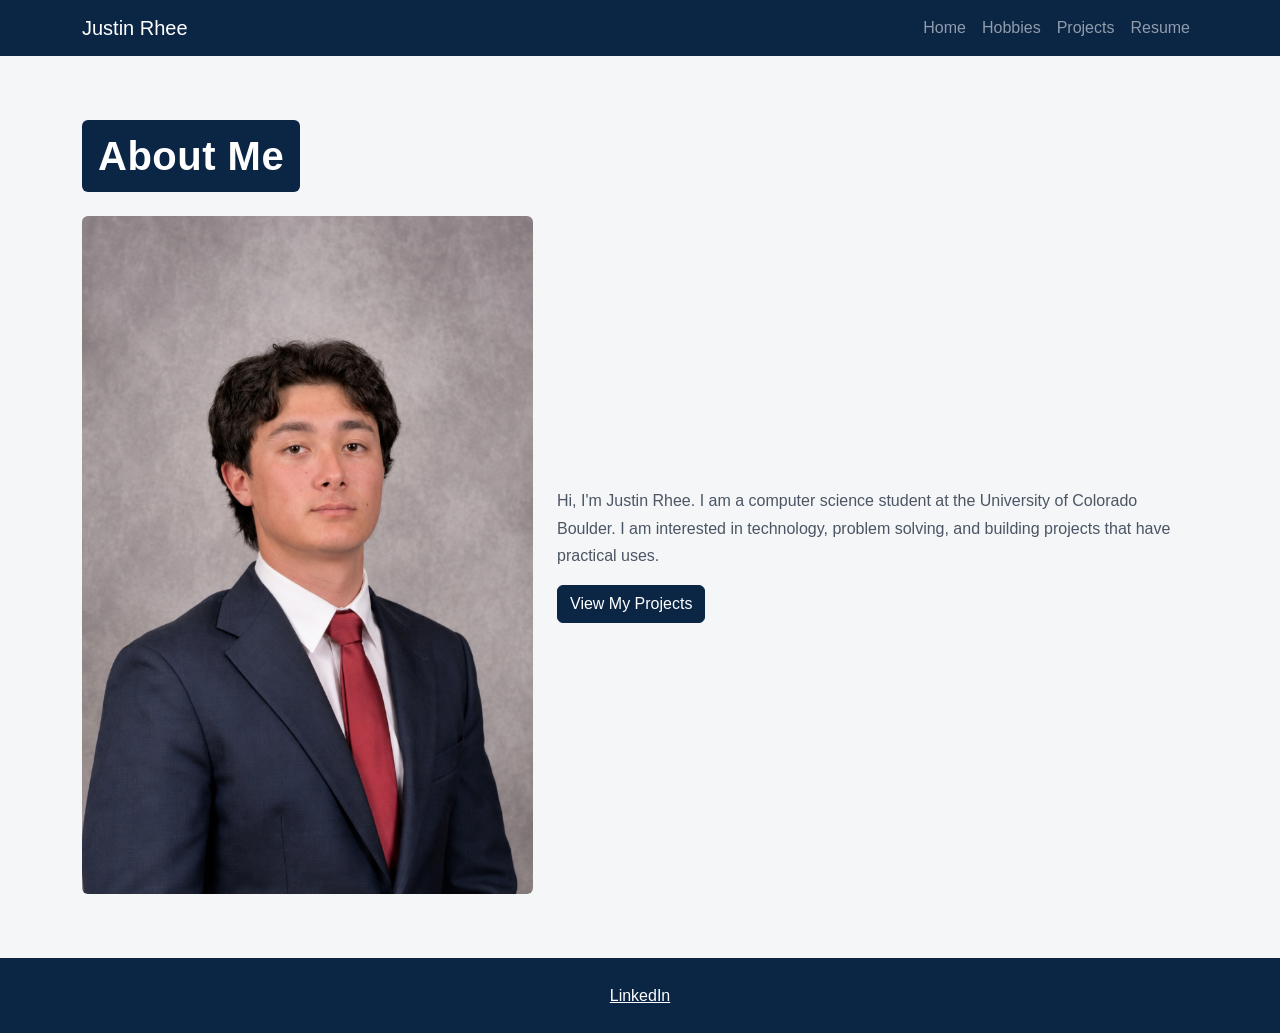
==== views/home.html @ 926e5f9c "Moved files out of Website/" ====
<!DOCTYPE html>
<html lang="en">

<head>
    <meta charset="UTF-8">
    <meta name="viewport" content="width=device-width, initial-scale=1.0">

    <title>Justin Rhee | Home</title>

    <!-- Bootstrap stylesheet -->
    <link
        href="https://cdn.jsdelivr.net/npm/bootstrap@5.3.3/dist/css/bootstrap.min.css"
        rel="stylesheet"
    >

    <!-- Custom stylesheet -->
    <link rel="stylesheet" href="../resources/css/styles.css">
</head>

<body>

    <header>
        <nav class="navbar navbar-expand-md navbar-dark navbar-custom">
            <div class="container">

                <a class="navbar-brand" href="home.html">
                    Justin Rhee
                </a>

                <button
                    class="navbar-toggler"
                    type="button"
                    data-bs-toggle="collapse"
                    data-bs-target="#mainNav"
                    aria-controls="mainNav"
                    aria-expanded="false"
                    aria-label="Toggle navigation"
                >
                    <span class="navbar-toggler-icon"></span>
                </button>

                <div class="collapse navbar-collapse" id="mainNav">
                    <ul class="navbar-nav ms-auto">

                        <li class="nav-item">
                            <a class="nav-link" href="home.html">Home</a>
                        </li>

                        <li class="nav-item">
                            <a class="nav-link" href="hobbies.html">Hobbies</a>
                        </li>

                        <li class="nav-item">
                            <a class="nav-link" href="projects.html">Projects</a>
                        </li>

                        <li class="nav-item">
                            <a class="nav-link" href="resume.html">Resume</a>
                        </li>

                    </ul>
                </div>

            </div>
        </nav>
    </header>

    <main class="container my-5">

        <section>
            <h1 class="mb-4">About Me</h1>

            <div class="row align-items-center g-4">

                <div class="col-12 col-md-5">
                    <img
                        src="../resources/img/profile.jpg"
                        class="img-fluid rounded"
                        alt="Portrait of Justin Rhee"
                    >
                </div>

                <div class="col-12 col-md-7">

                    <p>
                        Hi, I'm Justin Rhee. I am a computer science student
                        at the University of Colorado Boulder. I am interested
                        in technology, problem solving, and building projects
                        that have practical uses.
                    </p>

                    <a href="projects.html" class="btn btn-primary">
                        View My Projects
                    </a>

                </div>

            </div>
        </section>

    </main>

    <footer class="text-center py-4">
        <p class="mb-0">
            <a href="https://www.linkedin.com/in/justin-h-rhee/">
                LinkedIn
            </a>
        </p>
    </footer>
    <script
        src="https://cdn.jsdelivr.net/npm/bootstrap@5.3.3/dist/js/bootstrap.bundle.min.js">
    </script>
</body>

</html>
---- resources/css/styles.css ----
/* Element selector, custom colors, and typography */
body {
    font-family: Arial, Helvetica, sans-serif;
    background-color: #f4f6f8;
    color: #1f2937;
    margin: 0;
}


/* Custom navbar color */
.navbar-custom {
    background-color: #0b2545;
}


/* Margin and padding */
main {
    margin: 2rem auto;
    padding: 1rem;
    max-width: 1000px;
}


/* Block-style page titles */
h1 {
    background-color: #0b2545;
    color: white;
    padding: 0.75rem 1rem;
    border-radius: 6px;
    font-weight: 700;
    letter-spacing: 0.5px;
    display: inline-block;
}


/* RClass selector and box-model properties */
.hobby-card {
    padding: 1rem;
    border-radius: 8px;
}


/* Class selector, border radius, and shadow */
.project-card {
    padding: 1rem;
    border-radius: 8px;
    box-shadow: 0 2px 5px rgba(0, 0, 0, 0.15);
}


/* Basic image sizing */
img {
    max-width: 100%;
    height: auto;
}


/* Footer styling */
footer {
    background-color: #0b2545;
    color: white;
    padding: 1rem;
    text-align: center;
}


footer a {
    color: white;
}


/* Overrides Bootstrap's default .btn-primary colors. */
.btn-primary {
    background-color: #0b2545;
    border-color: #0b2545;
}


/* Keeps custom button color when hovering */
.btn-primary:hover {
    background-color: #163b65;
    border-color: #163b65;
}


h2 {
    color: #0b2545;
    font-weight: 700;
    border-left: 5px solid #3b82f6;
    padding-left: 0.75rem;
    margin-bottom: 1rem;
}

.resume-section {
    padding-bottom: 1.5rem;
    margin-bottom: 1.5rem;
    border-bottom: 1px solid #d1d5db;
}


p {
    color: #4b5563;
    line-height: 1.7;
}
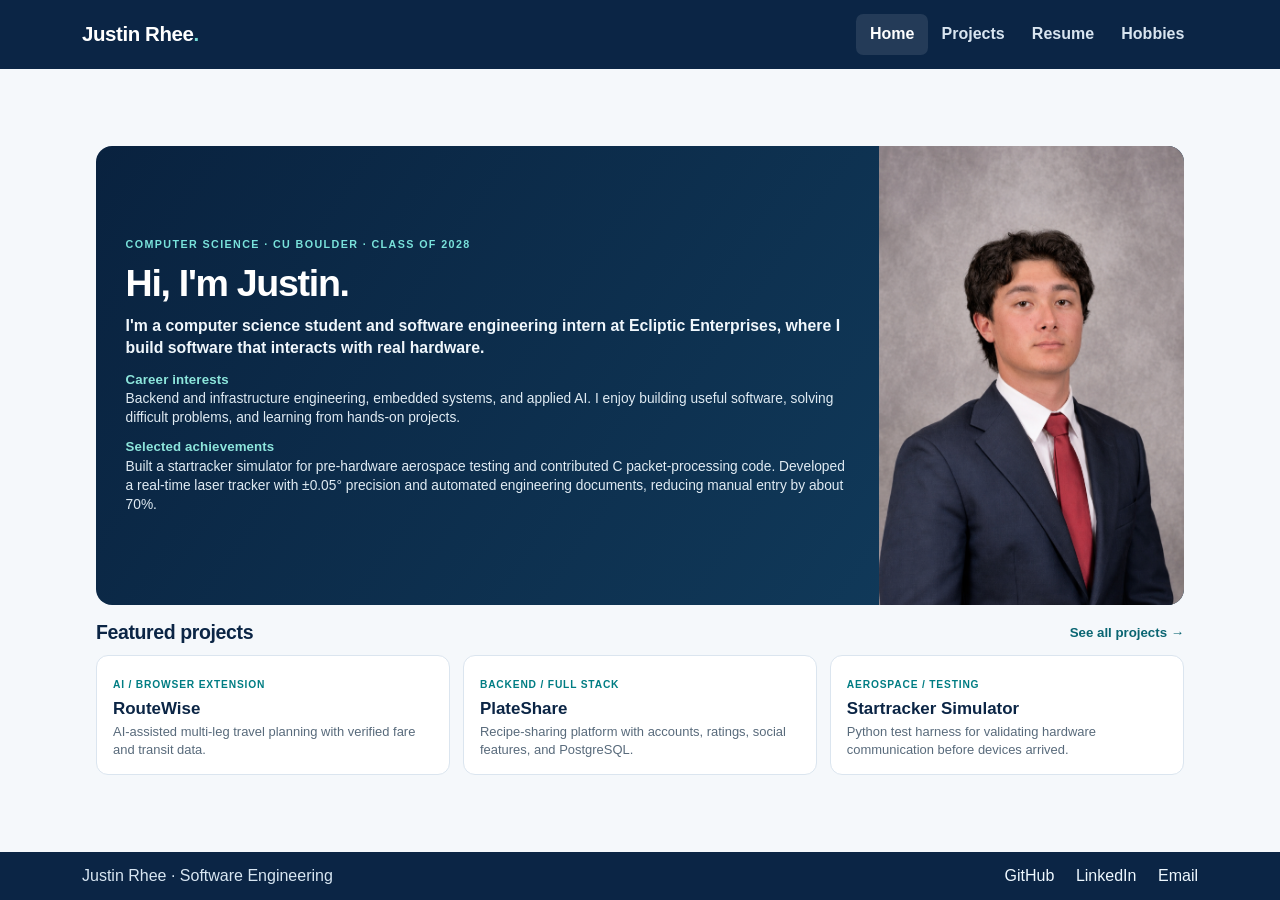
==== commit cff5722b: "Update portfolio projects, resume, and homepage" ====
--- a/views/home.html
+++ b/views/home.html
@@ -1,115 +1,73 @@
 <!DOCTYPE html>
 <html lang="en">
-
 <head>
-    <meta charset="UTF-8">
-    <meta name="viewport" content="width=device-width, initial-scale=1.0">
-
-    <title>Justin Rhee | Home</title>
-
-    <!-- Bootstrap stylesheet -->
-    <link
-        href="https://cdn.jsdelivr.net/npm/bootstrap@5.3.3/dist/css/bootstrap.min.css"
-        rel="stylesheet"
-    >
-
-    <!-- Custom stylesheet -->
-    <link rel="stylesheet" href="../resources/css/styles.css">
+  <meta charset="UTF-8">
+  <meta name="viewport" content="width=device-width, initial-scale=1">
+  <meta name="description" content="Justin Rhee - Computer Science student building aerospace software, backend projects, and applied AI tools.">
+  <title>Justin Rhee | Home</title>
+  <link href="https://cdn.jsdelivr.net/npm/bootstrap@5.3.3/dist/css/bootstrap.min.css" rel="stylesheet">
+  <link rel="stylesheet" href="../resources/css/styles.css">
 </head>
-
-<body>
-
-    <header>
-        <nav class="navbar navbar-expand-md navbar-dark navbar-custom">
-            <div class="container">
-
-                <a class="navbar-brand" href="home.html">
-                    Justin Rhee
-                </a>
-
-                <button
-                    class="navbar-toggler"
-                    type="button"
-                    data-bs-toggle="collapse"
-                    data-bs-target="#mainNav"
-                    aria-controls="mainNav"
-                    aria-expanded="false"
-                    aria-label="Toggle navigation"
-                >
-                    <span class="navbar-toggler-icon"></span>
-                </button>
-
-                <div class="collapse navbar-collapse" id="mainNav">
-                    <ul class="navbar-nav ms-auto">
-
-                        <li class="nav-item">
-                            <a class="nav-link" href="home.html">Home</a>
-                        </li>
-
-                        <li class="nav-item">
-                            <a class="nav-link" href="hobbies.html">Hobbies</a>
-                        </li>
-
-                        <li class="nav-item">
-                            <a class="nav-link" href="projects.html">Projects</a>
-                        </li>
-
-                        <li class="nav-item">
-                            <a class="nav-link" href="resume.html">Resume</a>
-                        </li>
-
-                    </ul>
-                </div>
-
-            </div>
-        </nav>
-    </header>
-
-    <main class="container my-5">
-
-        <section>
-            <h1 class="mb-4">About Me</h1>
-
-            <div class="row align-items-center g-4">
-
-                <div class="col-12 col-md-5">
-                    <img
-                        src="../resources/img/profile.jpg"
-                        class="img-fluid rounded"
-                        alt="Portrait of Justin Rhee"
-                    >
-                </div>
-
-                <div class="col-12 col-md-7">
-
-                    <p>
-                        Hi, I'm Justin Rhee. I am a computer science student
-                        at the University of Colorado Boulder. I am interested
-                        in technology, problem solving, and building projects
-                        that have practical uses.
-                    </p>
-
-                    <a href="projects.html" class="btn btn-primary">
-                        View My Projects
-                    </a>
-
-                </div>
-
-            </div>
-        </section>
-
-    </main>
-
-    <footer class="text-center py-4">
-        <p class="mb-0">
-            <a href="https://www.linkedin.com/in/justin-h-rhee/">
-                LinkedIn
-            </a>
-        </p>
-    </footer>
-    <script
-        src="https://cdn.jsdelivr.net/npm/bootstrap@5.3.3/dist/js/bootstrap.bundle.min.js">
-    </script>
+<body class="compact-home">
+  <header>
+    <nav class="navbar navbar-expand-md navbar-dark navbar-custom" aria-label="Main navigation">
+      <div class="container">
+        <a class="navbar-brand" href="home.html">Justin Rhee<span class="brand-dot">.</span></a>
+        <button class="navbar-toggler" type="button" data-bs-toggle="collapse" data-bs-target="#mainNav" aria-controls="mainNav" aria-expanded="false" aria-label="Toggle navigation"><span class="navbar-toggler-icon"></span></button>
+        <div class="collapse navbar-collapse" id="mainNav"><ul class="navbar-nav ms-auto"><li class="nav-item"><a class="nav-link active" aria-current="page" href="home.html">Home</a></li>
+<li class="nav-item"><a class="nav-link" href="projects.html">Projects</a></li>
+<li class="nav-item"><a class="nav-link" href="resume.html">Resume</a></li>
+<li class="nav-item"><a class="nav-link" href="hobbies.html">Hobbies</a></li></ul></div>
+      </div>
+    </nav>
+  </header>
+  <main class="container page-shell" id="main-content">
+    <section class="home-intro" aria-labelledby="intro-title">
+      <div class="home-intro-copy">
+        <p class="eyebrow eyebrow-light">Computer Science &middot; CU Boulder &middot; Class of 2028</p>
+        <h1 id="intro-title">Hi, I'm Justin.</h1>
+        <p class="home-about">I'm a computer science student and software engineering intern at Ecliptic Enterprises, where I build software that interacts with real hardware.</p>
+        <div class="home-mini-section">
+          <h2>Career interests</h2>
+          <p>Backend and infrastructure engineering, embedded systems, and applied AI. I enjoy building useful software, solving difficult problems, and learning from hands-on projects.</p>
+        </div>
+        <div class="home-mini-section">
+          <h2>Selected achievements</h2>
+          <p>Built a startracker simulator for pre-hardware aerospace testing and contributed C packet-processing code. Developed a real-time laser tracker with &plusmn;0.05&deg; precision and automated engineering documents, reducing manual entry by about 70%.</p>
+        </div>
+      </div>
+      <div class="home-intro-portrait"><img src="../resources/img/profile.jpg" alt="Justin Rhee" width="665" height="1000"></div>
+    </section>
+    <section class="home-featured" aria-labelledby="featured-heading">
+      <div class="home-featured-heading">
+        <h2 id="featured-heading">Featured projects</h2>
+        <a class="text-link" href="projects.html">See all projects &rarr;</a>
+      </div>
+      <div class="home-featured-grid">
+        <a class="home-featured-card" href="projects.html#routewise">
+          <span class="featured-label">AI / BROWSER EXTENSION</span>
+          <h3>RouteWise</h3>
+          <p>AI-assisted multi-leg travel planning with verified fare and transit data.</p>
+        </a>
+        <a class="home-featured-card" href="projects.html#plateshare">
+          <span class="featured-label">BACKEND / FULL STACK</span>
+          <h3>PlateShare</h3>
+          <p>Recipe-sharing platform with accounts, ratings, social features, and PostgreSQL.</p>
+        </a>
+        <a class="home-featured-card" href="projects.html#startracker">
+          <span class="featured-label">AEROSPACE / TESTING</span>
+          <h3>Startracker Simulator</h3>
+          <p>Python test harness for validating hardware communication before devices arrived.</p>
+        </a>
+      </div>
+    </section>
+  </main>
+  <footer class="site-footer">
+    <div class="container footer-content">
+      <span>Justin Rhee &middot; Software Engineering</span>
+      <div class="footer-links"><a href="https://github.com/justinr1266" target="_blank" rel="noopener noreferrer">GitHub</a><a href="https://www.linkedin.com/in/justin-h-rhee/" target="_blank" rel="noopener noreferrer">LinkedIn</a><a href="mailto:justinrhee.career@gmail.com">Email</a></div>
+    </div>
+  </footer>
+  <script src="https://cdn.jsdelivr.net/npm/bootstrap@5.3.3/dist/js/bootstrap.bundle.min.js"></script>
 </body>
-
-</html>+</html>
--- a/resources/css/styles.css
+++ b/resources/css/styles.css
@@ -1,104 +1,151 @@
-/* Element selector, custom colors, and typography */
-body {
-    font-family: Arial, Helvetica, sans-serif;
-    background-color: #f4f6f8;
-    color: #1f2937;
-    margin: 0;
-}
-
-
-/* Custom navbar color */
-.navbar-custom {
-    background-color: #0b2545;
-}
-
-
-/* Margin and padding */
-main {
-    margin: 2rem auto;
-    padding: 1rem;
-    max-width: 1000px;
-}
-
-
-/* Block-style page titles */
-h1 {
-    background-color: #0b2545;
-    color: white;
-    padding: 0.75rem 1rem;
-    border-radius: 6px;
-    font-weight: 700;
-    letter-spacing: 0.5px;
-    display: inline-block;
-}
-
-
-/* RClass selector and box-model properties */
-.hobby-card {
-    padding: 1rem;
-    border-radius: 8px;
-}
-
-
-/* Class selector, border radius, and shadow */
-.project-card {
-    padding: 1rem;
-    border-radius: 8px;
-    box-shadow: 0 2px 5px rgba(0, 0, 0, 0.15);
-}
-
-
-/* Basic image sizing */
-img {
-    max-width: 100%;
-    height: auto;
-}
-
-
-/* Footer styling */
-footer {
-    background-color: #0b2545;
-    color: white;
-    padding: 1rem;
-    text-align: center;
-}
-
-
-footer a {
-    color: white;
-}
-
-
-/* Overrides Bootstrap's default .btn-primary colors. */
-.btn-primary {
-    background-color: #0b2545;
-    border-color: #0b2545;
-}
-
-
-/* Keeps custom button color when hovering */
-.btn-primary:hover {
-    background-color: #163b65;
-    border-color: #163b65;
-}
-
-
-h2 {
-    color: #0b2545;
-    font-weight: 700;
-    border-left: 5px solid #3b82f6;
-    padding-left: 0.75rem;
-    margin-bottom: 1rem;
-}
-
-.resume-section {
-    padding-bottom: 1.5rem;
-    margin-bottom: 1.5rem;
-    border-bottom: 1px solid #d1d5db;
-}
-
-
-p {
-    color: #4b5563;
-    line-height: 1.7;
-}
+/* Portfolio styling: responsive, accessible, and static-hosting friendly. */
+:root { --navy:#0b2545; --navy-2:#14395c; --ink:#152b41; --muted:#586a7b; --accent:#28b4b0; --line:#dbe5ef; --paper:#f5f8fb; }
+html { scroll-behavior:smooth; }
+body { font-family:Arial,Helvetica,sans-serif; background:var(--paper); color:var(--ink); margin:0; }
+a { text-underline-offset:3px; }
+a:focus-visible,button:focus-visible { outline:3px solid #18b7d7; outline-offset:3px; }
+.navbar-custom { background:var(--navy); padding:.85rem 0; }
+.navbar-brand { font-size:1.28rem; font-weight:750; letter-spacing:-.02em; }
+.brand-dot { color:#74ddd8; }
+.navbar .nav-link { color:#d9e5f0; font-weight:600; padding:.55rem .85rem!important; border-radius:.45rem; }
+.navbar .nav-link:hover,.navbar .nav-link.active { color:white; background:rgba(255,255,255,.10); }
+.page-shell { max-width:1120px; padding:2.4rem 1rem 4rem; }
+h1,h2,h3 { color:var(--navy); }
+p { color:var(--muted); line-height:1.65; }
+.eyebrow { color:#007d83; text-transform:uppercase; font-size:.74rem; letter-spacing:.13em; font-weight:800; margin:0 0 .55rem; }
+.eyebrow-light { color:#79e2db; }
+.btn { font-weight:700; border-radius:.58rem; padding:.7rem 1.05rem; }
+.btn-primary { background:var(--navy); border-color:var(--navy); }
+.btn-primary:hover,.btn-primary:focus-visible { background:var(--navy-2); border-color:var(--navy-2); }
+.btn-outline-dark { border-color:#91a1ae; color:var(--navy); }
+.btn-outline-dark:hover { background:var(--navy); border-color:var(--navy); }
+.text-link { display:inline-flex; align-items:center; font-weight:750; color:#0a6572; text-decoration:none; }
+.text-link:hover { text-decoration:underline; }
+.site-footer { padding:1.5rem 0; background:var(--navy); color:#d8e6f2; }
+.footer-content { display:flex; gap:1rem; flex-wrap:wrap; justify-content:space-between; align-items:center; }
+.footer-links { display:flex; gap:1.35rem; flex-wrap:wrap; }
+.site-footer a { color:#eef8ff; text-decoration:none; }
+.site-footer a:hover { text-decoration:underline; }
+/* Homepage */
+.hero { background:linear-gradient(135deg,#09223f 0%,#123f60 100%); color:white; border-radius:1.2rem; overflow:hidden; }
+.home-hero { display:grid; grid-template-columns:1.3fr .72fr; min-height:440px; }
+.hero-copy { padding:3.4rem clamp(1.5rem,5vw,3.6rem); align-self:center; }
+.hero h1 { color:white; font-size:clamp(2rem,3.6vw,3.2rem); line-height:1.14; font-weight:800; letter-spacing:-.035em; margin-bottom:1.1rem; }
+.hero-lede { color:#eff6fb; font-size:1.10rem; font-weight:600; line-height:1.6; }
+.hero-detail { color:#cbdce9; font-size:.97rem; }
+.hero-actions { display:flex; flex-wrap:wrap; gap:.75rem; margin-top:1.65rem; }
+.action-primary { color:var(--navy); }
+.hero-portrait { min-height:100%; overflow:hidden; }
+.hero-portrait img { width:100%; height:100%; object-fit:cover; object-position:center 30%; display:block; }
+.section-block { margin-top:3.9rem; }
+.compact-section { margin-bottom:.5rem; }
+.section-heading { display:flex; justify-content:space-between; align-items:end; gap:1rem; flex-wrap:wrap; margin-bottom:1.3rem; }
+.section-heading h2 { font-size:clamp(1.35rem,2.8vw,1.85rem); font-weight:800; margin:0; letter-spacing:-.025em; }
+.focus-grid { display:grid; grid-template-columns:repeat(3,1fr); gap:1rem; }
+.focus-tile { background:white; border:1px solid var(--line); border-radius:.88rem; padding:1.3rem; }
+.focus-index { display:block; color:#078a91; font-size:.82rem; font-weight:850; margin-bottom:1rem; }
+.focus-tile h3 { font-size:1.1rem; font-weight:750; margin-bottom:.55rem; }
+.focus-tile p { margin:0; font-size:.95rem; }
+.featured-grid { display:grid; grid-template-columns:repeat(2,1fr); gap:1.1rem; }
+.featured-project { display:block; background:white; text-decoration:none; border:1px solid var(--line); border-radius:.88rem; padding:1.55rem; box-shadow:0 6px 16px rgba(10,35,65,.04); transition:transform .16s,box-shadow .16s; }
+.featured-project:hover { transform:translateY(-3px); box-shadow:0 9px 26px rgba(10,35,65,.10); }
+.featured-label { color:#007d83; font-weight:800; font-size:.72rem; letter-spacing:.08em; }
+.featured-project h3 { font-size:1.5rem; font-weight:800; margin:.6rem 0; }
+.featured-project p { margin-bottom:1.1rem; }
+.featured-more { color:#0c7180; font-weight:800; }
+.skill-overview { background:white; border:1px solid var(--line); border-radius:.88rem; padding:1.25rem 1.45rem; display:grid; grid-template-columns:1fr 1fr; gap:1.4rem; }
+.skill-overview h3 { font-size:1rem; font-weight:800; margin-bottom:.75rem; }
+.tech-list { display:flex; flex-wrap:wrap; gap:.45rem; }
+.tech-tag { display:inline-block; padding:.33rem .62rem; border-radius:999px; background:#edf4f8; color:#2b5068; font-size:.78rem; font-weight:700; border:1px solid #dce8ee; }
+/* Projects */
+.page-intro { max-width:760px; margin-bottom:1.8rem; }
+.page-intro h1 { font-size:clamp(2rem,4vw,3rem); font-weight:850; letter-spacing:-.04em; margin:.25rem 0 .75rem; }
+.page-intro>p:not(.eyebrow) { font-size:1.045rem; }
+.projects-grid { display:grid; grid-template-columns:repeat(2,minmax(0,1fr)); gap:1.35rem; }
+.project-card { overflow:hidden; background:white; border:1px solid var(--line); border-radius:1rem; display:flex; flex-direction:column; box-shadow:0 6px 18px rgba(11,37,69,.05); scroll-margin-top:1.3rem; }
+.project-content { padding:1.3rem 1.5rem 1.5rem; display:flex; flex-direction:column; flex:1; }
+.project-content h2 { font-size:1.4rem; font-weight:800; letter-spacing:-.025em; margin:0 0 .65rem; }
+.project-description { flex:1; margin-bottom:1.05rem; }
+.project-image { display:block; width:100%; height:auto; background:#e8eff5; }
+.project-visual { min-height:195px; display:flex; flex-direction:column; justify-content:space-between; padding:1.25rem 1.5rem; color:white; overflow:hidden; }
+.visual-route { background:linear-gradient(130deg,#102f55,#167d89); }
+.visual-plate { background:linear-gradient(140deg,#533950,#b66352); }
+.visual-market { background:linear-gradient(135deg,#173357,#555e90); }
+.visual-label { font-size:.72rem; font-weight:800; letter-spacing:.12em; opacity:.84; }
+.visual-sub { font-size:.85rem; color:#e6f5f8; }
+.route-path { display:flex; justify-content:center; align-items:center; gap:1rem; font-size:1.7rem; font-weight:850; letter-spacing:.05em; }
+.route-path span { padding:.3rem .6rem; border:1px solid rgba(255,255,255,.4); border-radius:.45rem; }
+.route-path b { font-size:1.15rem; font-weight:500; opacity:.7; }
+.plate-graphic { display:flex; align-items:center; justify-content:center; gap:1.1rem; }
+.plate-circle { width:75px; height:75px; border-radius:50%; display:flex; align-items:center; justify-content:center; font-size:2.3rem; font-weight:800; border:8px solid rgba(255,255,255,.68); background:rgba(255,255,255,.10); }
+.plate-lines { display:flex; flex-direction:column; gap:.65rem; }
+.plate-lines i { height:7px; width:90px; border-radius:6px; background:rgba(255,255,255,.72); }
+.plate-lines i:nth-child(2) { width:110px; opacity:.65; }
+.plate-lines i:nth-child(3) { width:65px; opacity:.52; }
+.market-bars { display:flex; justify-content:center; align-items:end; gap:.65rem; height:80px; }
+.market-bars span { width:18px; height:35%; background:#91e2dc; border-radius:4px 4px 0 0; }
+.market-bars span:nth-child(2) { height:55%; } .market-bars span:nth-child(3) { height:42%; }
+.market-bars span:nth-child(4) { height:80%; } .market-bars span:nth-child(5) { height:65%; }
+.market-bars span:nth-child(6) { height:96%; } .market-bars span:nth-child(7) { height:73%; }
+.project-impact { color:#315668; margin:.9rem 0 0; padding-top:.85rem; border-top:1px solid var(--line); font-weight:700; font-size:.9rem; }
+.project-actions { margin-top:1.15rem; display:flex; flex-wrap:wrap; gap:.75rem 1.5rem; }
+.page-end-cta { margin-top:2.3rem; padding:1.4rem 1.6rem; background:#e8f1f5; border-radius:.85rem; display:flex; gap:1rem; justify-content:space-between; align-items:center; flex-wrap:wrap; }
+.page-end-cta p { margin:0; color:var(--navy); font-weight:750; }
+/* Resume */
+.resume-intro { max-width:850px; }
+.resume-actions { display:flex; flex-wrap:wrap; gap:.75rem; margin-top:1.25rem; }
+.resume-summary-grid { display:grid; grid-template-columns:1fr 1fr; gap:1.1rem; margin:2rem 0 2.6rem; }
+.summary-card { background:white; padding:1.35rem 1.5rem; border-radius:.9rem; border:1px solid var(--line); }
+.summary-card h2 { font-size:1.25rem; font-weight:800; margin-bottom:.65rem; }
+.summary-card p { margin-bottom:.38rem; }
+.summary-card .muted { font-size:.88rem; color:#597287; }
+.resume-skills { margin-bottom:2.6rem; }
+.resume-preview { margin-top:2rem; }
+.resume-pdf { display:block; width:100%; height:980px; background:white; border:1px solid var(--line); border-radius:.85rem; box-shadow:0 3px 16px rgba(0,0,0,.08); }
+.resume-preview-note { font-size:.85rem; margin-top:.65rem; }
+/* Hobbies */
+.hobby-card { background:white; border:1px solid var(--line); border-radius:.9rem; padding:1rem; overflow:hidden; }
+.hobby-card .card-img-top { width:100%; height:190px; object-fit:cover; border-radius:.55rem; }
+.hobby-card .card-title { margin-top:1.1rem; font-size:1.25rem; font-weight:800; }
+/* Responsive layouts */
+@media (max-width:850px) { .home-hero { grid-template-columns:1fr .6fr; } .hero-copy { padding:2rem; } .projects-grid { gap:1rem; } }
+@media (max-width:767px) { .page-shell { padding-top:1.5rem; } .home-hero { display:flex; flex-direction:column-reverse; } .hero-portrait { height:250px; } .hero-portrait img { object-position:center 33%; } .hero-copy { padding:1.7rem; } .focus-grid,.featured-grid,.projects-grid,.skill-overview,.resume-summary-grid { grid-template-columns:1fr; } .section-block { margin-top:2.8rem; } .route-path { font-size:1.25rem; gap:.5rem; } .resume-pdf { height:650px; } }
+@media (prefers-reduced-motion:reduce) { html { scroll-behavior:auto; } .featured-project { transition:none; } }
+
+/* Compact one-screen homepage. Content remains scrollable when a screen is small. */
+body.compact-home { min-height:100vh; min-height:100svh; display:flex; flex-direction:column; }
+.compact-home .page-shell { width:100%; flex:1; display:flex; flex-direction:column; justify-content:center; gap:1.05rem; padding-top:1rem; padding-bottom:1rem; }
+.compact-home .site-footer { padding:.75rem 0; }
+.home-intro { display:grid; grid-template-columns:minmax(0,1.85fr) minmax(220px,.72fr); background:linear-gradient(125deg,#09223f,#123f60); border-radius:1rem; color:white; overflow:hidden; }
+.home-intro-copy { align-self:center; padding:1.55rem 1.85rem; }
+.home-intro h1 { color:#fff; font-size:clamp(1.8rem,3vw,2.35rem); line-height:1.15; font-weight:800; letter-spacing:-.035em; margin:0 0 .62rem; }
+.home-intro .eyebrow { font-size:.67rem; margin-bottom:.48rem; }
+.home-about { color:#f0f7fc; font-size:.99rem; font-weight:600; line-height:1.42; margin-bottom:.75rem; }
+.home-mini-section { margin-top:.65rem; }
+.home-mini-section h2 { color:#8de6dc; font-size:.83rem; font-weight:800; margin:0 0 .18rem; letter-spacing:.01em; }
+.home-mini-section p { color:#e0ebf3; font-size:.86rem; line-height:1.38; margin:0; }
+.home-intro-portrait { min-height:0; }
+.home-intro-portrait img { width:100%; height:100%; display:block; object-fit:cover; object-position:center 31%; }
+.home-featured-heading { display:flex; justify-content:space-between; gap:1rem; align-items:center; margin-bottom:.65rem; }
+.home-featured-heading h2 { font-size:1.22rem; font-weight:800; letter-spacing:-.02em; margin:0; }
+.home-featured-heading .text-link { font-size:.83rem; }
+.home-featured-grid { display:grid; grid-template-columns:repeat(3,minmax(0,1fr)); gap:.8rem; }
+.home-featured-card { display:block; padding:.9rem 1rem; background:#fff; border:1px solid var(--line); border-radius:.75rem; text-decoration:none; transition:border-color .15s,transform .15s; }
+.home-featured-card:hover { border-color:#5daeb4; transform:translateY(-2px); }
+.home-featured-card h3 { font-size:1.06rem; font-weight:800; margin:.25rem 0 .25rem; }
+.home-featured-card p { font-size:.81rem; line-height:1.4; margin:0; }
+.home-featured-card .featured-label { font-size:.64rem; }
+@media (max-width:991px) {
+  .compact-home .page-shell { justify-content:flex-start; }
+  .home-intro { grid-template-columns:minmax(0,1.4fr) minmax(180px,.65fr); }
+  .home-intro-copy { padding:1.3rem; }
+  .home-mini-section p { font-size:.84rem; }
+}
+@media (max-width:767px) {
+  .home-intro { display:flex; flex-direction:column-reverse; }
+  .home-intro-portrait { height:230px; }
+  .home-intro-copy { padding:1.25rem; }
+  .home-featured-grid { grid-template-columns:1fr; }
+  .home-featured-heading { flex-wrap:wrap; }
+}
+@media (prefers-reduced-motion:reduce) { .home-featured-card { transition:none; } }
